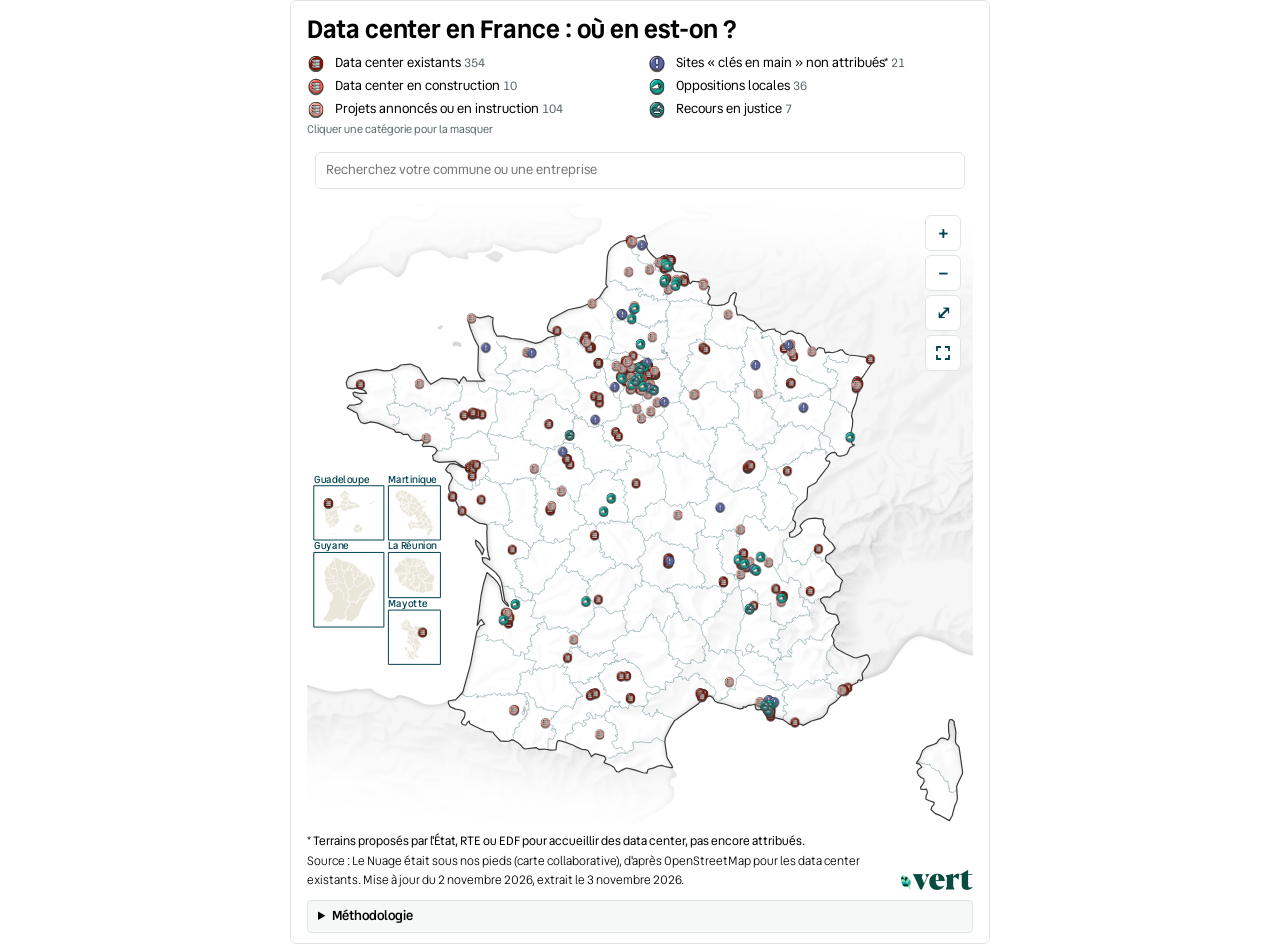
==== data-centers/index.html @ 6cbe1403 "Carte des data center en France (sites, projets, mobilisations)" ====
<!DOCTYPE html>
<html lang="fr" data-theme="light">
<head>
<meta charset="UTF-8">
<meta name="viewport" content="width=device-width, initial-scale=1">
<meta name="robots" content="noindex">
<title>Data center : sites, projets et mobilisations | Vert</title>
</head>
<body class="embed">
<script>document.documentElement.dataset.theme = "light"; addEventListener("DOMContentLoaded", () => document.body.classList.add("embed"));</script>
<link rel="preconnect" href="https://fonts.googleapis.com">
<link rel="preconnect" href="https://fonts.gstatic.com" crossorigin>
<link rel="stylesheet" href="https://fonts.googleapis.com/css2?family=Vend+Sans:ital,wght@0,300..700;1,300..700&display=swap">
<link rel="stylesheet" href="visionneuse.css">
<!-- 2026-11-06 : toute la carte en Vend Sans (police du site vert.eco) ; titre en Bold, sa graisse maximale -->
<style>:root { --police: "Vend Sans", "Helvetica Neue", Arial, sans-serif; } .hab-titre { font-weight: 700; }</style>
<!-- GÉNÉRÉ par 2026-10_data-centers/06_scripts/02_carte_interactive.py : ne pas modifier ici -->

<!-- habillage façon BRGM : titre, légende, recherche, carte, sources + logo -->
<div class="habillage">
<h2 class="hab-titre">Data center en France : où en est-on ?</h2>
<div class="legende" id="legende" hidden></div>

<aside class="panneau">
  <div class="recherche">
    <input id="q" type="search" placeholder="Recherchez votre commune ou une entreprise" autocomplete="off" aria-label="Recherchez votre commune ou une entreprise">
    <div class="resultats" id="res" role="listbox" hidden></div>
  </div>
  <details class="reglages" id="reglages" hidden>
    <summary>Couches</summary>
    <label><input type="checkbox" id="c-fond" checked><span>Fond</span></label>
    <label><input type="checkbox" id="c-sombre"><span>Fond sombre</span></label>
    <label><input type="checkbox" id="c-aplats" checked><span>Data center</span></label>
    <label><input type="checkbox" id="c-limites" checked><span>Limites des communes</span></label>
    <label><input type="checkbox" id="c-dep" checked><span>Limites des départements</span></label>
    <label><input type="checkbox" id="c-om" checked><span>Encarts outre-mer</span></label>
  </details>
</aside>

<main class="cadre">
  <canvas id="carte" aria-label="Carte des data center, des projets et des oppositions en France"></canvas>
  <div class="zoom">
    <button id="z-plus" type="button" title="Zoomer" aria-label="Zoomer">+</button>
    <button id="z-moins" type="button" title="Dézoomer" aria-label="Dézoomer">−</button>
    <button id="z-reset" type="button" title="Vue d'ensemble" aria-label="Vue d'ensemble">⤢</button>
    <button id="z-plein" type="button" title="Plein écran" aria-label="Plein écran">
      <svg viewBox="0 0 16 16" width="16" height="16" fill="none" stroke="currentColor" stroke-width="1.8" aria-hidden="true">
        <path d="M2 6V2h4M10 2h4v4M14 10v4h-4M6 14H2v-4"/></svg></button>
  </div>
  <div class="tooltip" id="tt" hidden></div>
  <div class="chargement" id="chg">Chargement…</div>
</main>

<footer class="hab-pied">
  <div class="hab-textes">
    <p class="hab-note">* Terrains proposés par l'État, RTE ou EDF pour accueillir des data center, pas encore attribués.</p>
    <span class="hab-source" id="pied-source"></span>
  </div>
  <img class="hab-logo" src="logo-vert.png" alt="Vert">
</footer>

<details class="hab-methodo">
  <summary>Méthodologie</summary>
  <div class="hab-methodo-corps">
    <p>Cette carte reprend la carte collaborative du collectif Le Nuage était sous nos pieds, qui recense à partir de sources ouvertes (presse, communiqués…) les data center existants, les projets et les mobilisations en France. Données extraites le 3 novembre 2026 (dernière mise à jour du collectif : 2 novembre 2026).</p>
    <p>Les data center existants viennent d'OpenStreetMap, une base cartographique collaborative dont l'exhaustivité varie selon les territoires : ce n'est pas un recensement officiel (90 n'y ont pas de nom).</p>
    <p>Les projets regroupent les projets annoncés (presse, communiqués) et les projets validés ou en cours d'instruction. Les sites « clés en main » sont des terrains proposés par l'État, RTE ou EDF, pas encore attribués.</p>
    <p>Un même site peut apparaître dans plusieurs catégories (un projet visé par une opposition et un recours, par exemple) : les nombres de la légende ne s'additionnent pas.</p>
    <p>Les positions sont parfois approximatives (localisation à la commune ou à la rue). Les textes et les liens des fiches sont ceux du collectif. 1 site hors des territoires représentés (Nouvelle-Calédonie…) n'apparaît pas sur la carte.</p>
  </div>
</details>
</div>

<script src="donnees-base.js"></script>
<script src="donnees-datacenters.js"></script>
<script src="visionneuse.js"></script>
</body>
</html>
---- data-centers/visionneuse.css ----
/* Visionneuse de travail : panneau de réglages à gauche, carte plein cadre à droite (pile sur mobile). */
:root {
  --fond: #ffffff; --texte: #1c2426; --doux: #5d6b6e; --bord: #dfe5e6;
  --vert: #004352; --accent: #E2683C; --survol: #fdf0e9; --carte: #ffffff;
  --bulle: #004352; --bulle-texte: #ffffff;
  --police: Poppins, "Helvetica Neue", Arial, sans-serif;
  --mono: ui-monospace, "SF Mono", Menlo, monospace;
}
@media (prefers-color-scheme: dark) {
  :root:not([data-theme="light"]) {
    --fond: #171c1e; --texte: #e8eeef; --doux: #9fb0b3; --bord: #2c3538;
    --vert: #7fc4cf; --accent: #F08A5D; --survol: #2a2420; --carte: #212327;
    --bulle: #e8eeef; --bulle-texte: #10282d; color-scheme: dark;
  }
}
:root[data-theme="dark"] {
  --fond: #171c1e; --texte: #e8eeef; --doux: #9fb0b3; --bord: #2c3538;
  --vert: #7fc4cf; --accent: #F08A5D; --survol: #2a2420; --carte: #212327;
  --bulle: #e8eeef; --bulle-texte: #10282d; color-scheme: dark;
}

* { box-sizing: border-box; }
[hidden] { display: none !important; }
html, body { height: 100%; }
body {
  margin: 0; background: var(--fond); color: var(--texte); font: 13px/1.45 var(--police);
  display: grid; grid-template-columns: 300px minmax(0, 1fr);
}
.panneau { border-right: 1px solid var(--bord); padding: 16px; overflow-y: auto; min-width: 0; }
h1 { font-size: 16px; margin: 0 0 4px; color: var(--vert); text-wrap: balance; }
h2 { font-size: 11px; text-transform: uppercase; letter-spacing: .07em; color: var(--vert); margin: 18px 0 6px; }
.sous { color: var(--doux); margin: 0 0 8px; }
label { display: flex; gap: 8px; align-items: flex-start; padding: 3px 0; cursor: pointer; }
label small { display: block; color: var(--doux); }
input[type=radio], input[type=checkbox] { margin-top: 3px; accent-color: var(--accent); }
:focus-visible { outline: 2px solid var(--accent); outline-offset: 2px; }
kbd { font: 11px var(--mono); border: 1px solid var(--bord); border-radius: 3px; padding: 0 4px; }

.recherche { position: relative; }
.recherche input {
  width: 100%; padding: 8px 10px; border: 1px solid var(--bord); border-radius: 6px;
  font: inherit; color: var(--texte); background: var(--fond);
}
.resultats {
  position: absolute; left: 0; right: 0; top: 100%; margin-top: 2px; z-index: 5;
  background: var(--fond); border: 1px solid var(--bord); border-radius: 6px; max-height: 280px; overflow-y: auto;
}
.resultats div { padding: 6px 10px; cursor: pointer; }
.resultats div:hover, .resultats div.actif { background: var(--survol); }
.resultats small { color: var(--doux); }

.cadre { position: relative; overflow: hidden; background: var(--carte); min-width: 0; }
canvas { display: block; width: 100%; height: 100%; touch-action: none; cursor: grab; }
canvas.drag { cursor: grabbing; }
.zoom { position: absolute; right: 12px; top: 12px; display: flex; flex-direction: column; gap: 4px; }
.zoom button {
  width: 36px; height: 36px; border: 1px solid var(--bord); background: var(--fond); color: var(--vert);
  border-radius: 6px; font: 600 18px var(--police); cursor: pointer;
}
.zoom button:hover { background: var(--survol); }
.tooltip {
  position: absolute; pointer-events: none; background: var(--fond); color: var(--texte);
  border: 1px solid var(--bord); padding: 8px 10px; border-radius: 6px; font-size: 12px; line-height: 1.4;
  width: max-content; max-width: min(290px, calc(100% - 8px)); box-shadow: 0 6px 18px rgba(0, 0, 0, .18);
}
.tooltip b { font-weight: 600; font-size: 13px; color: var(--vert); }
.tooltip small { color: var(--doux); }
.tt-statut { display: flex; align-items: center; gap: 6px; margin: 4px 0 2px; font-weight: 500; }
.tt-statut i, .legende i { flex: none; width: 12px; height: 12px; border-radius: 2px; border: 1px solid rgba(0, 0, 0, .15); }
.tt-note { color: var(--doux); font-size: 11px; margin-top: 2px; }
.tt-mol { border-collapse: collapse; margin-top: 4px; width: 100%; font-variant-numeric: tabular-nums; }
.tt-mol td { padding: 1px 0; vertical-align: top; }
.tt-mol td:last-child { text-align: right; padding-left: 10px; white-space: nowrap; }
.legende {
  position: absolute; left: 12px; top: 12px; max-width: min(230px, calc(100% - 72px)); font-size: 11px; line-height: 1.35;
  background: color-mix(in srgb, var(--fond) 92%, transparent); border: 1px solid var(--bord); border-radius: 6px; padding: 8px 10px;
}
.legende b { display: block; font-size: 12px; font-weight: 600; color: var(--vert); text-wrap: balance; }
.leg-sous { color: var(--doux); margin-bottom: 4px; }
.leg-ligne { display: flex; align-items: center; gap: 6px; padding: 1px 0; }
.leg-ligne small { color: var(--doux); font-variant-numeric: tabular-nums; }
.leg-source { color: var(--doux); font-size: 9.5px; margin-top: 5px; }
.chargement {
  position: absolute; left: 12px; bottom: 12px; font-size: 12px; color: var(--doux);
  background: var(--fond); border: 1px solid var(--bord); padding: 4px 8px; border-radius: 4px;
}

.reglages > summary { display: none; }
.l-court { display: none; }

/* ---------- Mobile : carte plein écran, recherche au-dessus, légende compacte dessous ---------- */
@media (max-width: 760px) {
  html, body { height: auto; }
  body { display: block; }
  .panneau { border-right: 0; border-bottom: 1px solid var(--bord);
             padding: 8px max(16px, env(safe-area-inset-right, 0px)) 6px max(16px, env(safe-area-inset-left, 0px)); }
  .panneau > h1, .panneau > .sous { display: none; }
  .recherche input { padding: 9px 10px; font-size: 16px; } /* 16 px : pas de zoom automatique d'iOS */
  .reglages > summary {
    display: list-item; cursor: pointer; color: var(--doux); font-size: 12px; padding: 6px 0 2px;
  }
  .reglages[open] > summary { color: var(--vert); }
  /* dans l'article, la carte est un bloc de hauteur fixe : le cadre 350 entier (575/350 ≈ 1,64 × la largeur),
     plafonné à 70 % de l'écran pour qu'on voie toujours la page autour */
  .cadre { display: grid; grid-template-rows: auto auto; }
  canvas { height: min(164vw, 70vh); height: min(164vw, 70svh); }
  .zoom { top: 8px; right: 8px; }
  .zoom button { width: 34px; height: 34px; }

  /* légende sous la carte, dans le flux : elle ne cache plus rien */
  .legende { position: static; max-width: none; border: 0; border-top: 1px solid var(--bord); border-radius: 0;
             background: var(--fond); padding: 6px 16px 8px; font-size: 11px; }
  .legende b { display: inline; font-size: 11.5px; }
  .leg-sous { display: inline; margin-left: 4px; }
  .leg-classes { display: grid; grid-template-columns: 1fr 1fr; column-gap: 10px; margin-top: 4px; }
  .l-long { display: none; }
  .l-court { display: inline; }
  .leg-source { display: block; font-size: 9px; margin-top: 3px; }

  .chargement { left: 8px; top: 8px; bottom: auto; }

  .suite-article { display: block; padding: 16px; }
  .suite-article p { margin: 0 0 10px; color: var(--doux); font-style: italic; }
  .suite-article i { display: block; height: 10px; margin: 0 0 10px; border-radius: 5px; background: var(--bord); }
  .suite-article i:nth-child(3n) { width: 70%; }
  body.plein-ecran canvas { height: 100%; }
  body.plein-ecran .cadre { grid-template-rows: minmax(0, 1fr) auto; }
}
.suite-article { display: none; }

/* version « article » (site GitHub, body.embed) : recherche, carte et légende remplissent l'iframe */
body.embed { display: flex; flex-direction: column; height: 100vh; height: 100dvh; }
body.embed .panneau { flex: none; border: 0; padding: 8px 8px 6px; overflow: visible; max-height: none; }
body.embed .panneau > :not(.recherche) { display: none; }
body.embed .cadre { flex: 1; min-height: 0; }
body.embed .suite-article { display: none; }
@media (max-width: 760px) {
  body.embed .cadre { grid-template-rows: minmax(0, 1fr) auto; }
  body.embed canvas { height: 100%; }
}

/* plein écran : la carte couvre toute la fenêtre (ou tout l'écran si le navigateur l'autorise) */
body.plein-ecran { overflow: hidden; }
body.plein-ecran .cadre { position: fixed; inset: 0; z-index: 50; height: 100%; }
.zoom button svg { display: block; margin: auto; }
/* infobulle sur écran étroit : fiche pleine largeur */
.tooltip.tt-fiche { width: auto; max-width: none; right: 8px; max-height: 60%; overflow: hidden; }
@media (prefers-reduced-motion: reduce) { * { scroll-behavior: auto; } }

/* ---------- Mode points (ex. data centers) : pastilles, infobulle de site, légende-filtre ---------- */
.pt, .legende i.pt, .tt-statut i.pt { flex: none; display: inline-block; width: 10px; height: 10px; background: var(--c); border-radius: 50%;
      box-shadow: 0 0 0 1px var(--fond); vertical-align: -1px; margin-right: 6px; border: 0; }
.legende i.pt-carre, .tooltip i.pt-carre, .pt-carre { border-radius: 1px; width: 9px; height: 9px; }
.legende i.pt-losange, .tooltip i.pt-losange, .pt-losange { border-radius: 1px; width: 9px; height: 9px; transform: rotate(45deg) scale(.95); }
.legende i.pt-anneau, .tooltip i.pt-anneau, .pt-anneau { background: transparent; border: 2px solid var(--c); }
.tooltip .tt-pt { display: flex; align-items: flex-start; }
.tooltip .tt-pt > .pt { margin-top: 4px; }
.tooltip .tt-pt + .tt-pt { margin-top: 6px; }
.tt-cat { color: var(--doux); font-size: 11px; }
.tt-ligne { font-size: 11.5px; margin-top: 3px; }
.tt-ligne span { color: var(--doux); font-size: 10.5px; text-transform: uppercase; letter-spacing: .04em; margin-right: 2px; }
.tt-texte { font-size: 11.5px; margin-top: 4px; }
.tt-drap { display: flex; flex-wrap: wrap; gap: 4px; margin-top: 5px; }
.tt-drap span { font-size: 10px; padding: 1px 6px; border-radius: 9px; background: var(--survol); color: var(--texte); }
.tt-liens { display: flex; flex-wrap: wrap; gap: 4px 10px; margin-top: 5px; font-size: 11px; }
.tt-liens a { color: var(--accent); text-decoration: underline; text-underline-offset: 2px; }
.tt-autres { margin-top: 7px; padding-top: 5px; border-top: 1px solid var(--bord); color: var(--doux); font-size: 11px; }
.tooltip.epinglee { pointer-events: auto; padding-right: 26px; overflow-y: auto; max-height: min(440px, calc(100% - 16px));
                    overscroll-behavior: contain; }
/* picto de l'infobulle épinglée : bouton « zoomer sur ce site » */
.tt-zoom { flex: none; align-self: flex-start; border: 0; background: none; padding: 3px; margin: -3px 3px -3px -3px;
           border-radius: 50%; cursor: zoom-in; line-height: 0; }
.tt-zoom .pt-box { margin-right: 0; }
.tt-zoom:hover, .tt-zoom:focus-visible { background: var(--survol); box-shadow: 0 0 0 1px var(--bord); }
.tt-fermer { position: absolute; top: 2px; right: 4px; border: 0; background: none; color: var(--doux);
             font: 400 18px/1 var(--police); padding: 4px; cursor: pointer; }
.leg-filtre .leg-ligne { width: 100%; border: 0; background: none; font: inherit; color: inherit; text-align: left;
                         padding: 2px 0; cursor: pointer; border-radius: 3px; }
.leg-filtre .leg-ligne:hover { background: var(--survol); }
.leg-filtre .leg-ligne[aria-pressed="false"] { opacity: .38; }
.leg-filtre .leg-ligne[aria-pressed="false"] i.pt { background: transparent; box-shadow: inset 0 0 0 1.5px var(--c); }
.leg-astuce { color: var(--doux); font-size: 10px; margin-top: 3px; }
.credit { position: absolute; left: 12px; bottom: 8px; max-width: min(420px, calc(100% - 24px)); font-size: 9.5px;
          line-height: 1.35; color: var(--doux); background: color-mix(in srgb, var(--fond) 85%, transparent); padding: 2px 4px; border-radius: 3px; }
@media (max-width: 760px) {
  .credit { position: static; max-width: none; background: none; padding: 0 16px 8px; font-size: 9px; }
  .leg-astuce { display: none; }
}
/* picto SVG en pastille (case de la taille du disque, le dessin peut déborder) */
.pt-box { flex: none; display: inline-block; position: relative; margin-right: 6px; vertical-align: -3px; }
.pt-box img { position: absolute; max-width: none; }
.leg-filtre .leg-ligne[aria-pressed="false"] .pt-box img { filter: grayscale(1); }
.tooltip .tt-pt > .pt-box { margin-top: 3px; }

/* ---------- Mode points, écran étroit : bandeau, liste des points empilés, fiche plein cadre ---------- */
.tt-chiffres { display: flex; flex-wrap: wrap; gap: 4px; margin-top: 6px; }
.tt-chiffres span { font-size: 11.5px; font-weight: 500; padding: 2px 7px; border-radius: 10px;
                    border: 1px solid var(--bord); background: var(--fond); font-variant-numeric: tabular-nums; }
.tooltip.tt-bandeau { max-height: none; overflow: visible; padding: 10px 34px 10px 12px; font-size: 13px; }
.tt-bandeau .tt-fermer { top: 4px; right: 4px; width: 32px; height: 32px; font-size: 22px; }
.tt-bandeau .bd-txt b { display: -webkit-box; -webkit-line-clamp: 2; -webkit-box-orient: vertical; overflow: hidden; }
.bd-voir { display: block; width: 100%; min-height: 44px; margin-top: 8px; border: 0; border-radius: 6px;
           background: var(--vert); color: var(--fond); font: 500 14px var(--police); cursor: pointer; }
.bd-tete { display: flex; align-items: center; justify-content: space-between; gap: 8px; margin-bottom: 4px; }
.bd-tete b { font-size: 14px; }
.bd-zoom { min-height: 36px; padding: 0 12px; border: 1px solid var(--vert); border-radius: 6px; background: var(--fond);
           color: var(--vert); font: 500 13px var(--police); cursor: pointer; }
.bd-liste { max-height: 200px; overflow-y: auto; overscroll-behavior: contain; margin-right: -26px; padding-right: 4px; }
.bd-ligne { display: flex; align-items: center; gap: 0; width: 100%; min-height: 44px; padding: 4px 0; border: 0;
            border-top: 1px solid var(--bord); background: none; color: var(--texte); font: inherit; text-align: left; cursor: pointer; }
.bd-ligne > span:not(.pt-box) { flex: 1; min-width: 0; margin-left: 4px; }
.bd-ligne b { display: block; font-size: 13px; font-weight: 500; white-space: nowrap; overflow: hidden; text-overflow: ellipsis; color: var(--vert); }
.bd-ligne small { display: block; font-size: 11px; color: var(--doux); white-space: nowrap; overflow: hidden; text-overflow: ellipsis; }
.bd-ligne i { font-style: normal; font-size: 20px; color: var(--doux); padding: 0 8px; }
.bd-ligne:active, .bd-voir:active { opacity: .8; }
.fiche { position: absolute; inset: 0; z-index: 30; background: var(--fond); overflow-y: auto; overscroll-behavior: contain;
         -webkit-overflow-scrolling: touch; }
.fi-barre { position: sticky; top: 0; background: var(--fond); border-bottom: 1px solid var(--bord); padding: 4px 8px; z-index: 1; }
.fi-retour { min-height: 44px; padding: 0 8px; border: 0; background: none; color: var(--vert); font: 500 14px var(--police); cursor: pointer; }
.fi-corps { padding: 14px 16px 24px; font-size: 14px; line-height: 1.5; }
.fi-corps h2 { font-size: 17px; line-height: 1.3; margin: 0; color: var(--vert); text-wrap: balance;
                text-transform: none; letter-spacing: 0; font-weight: 600; }
.fi-corps .tt-pt { display: flex; align-items: flex-start; }
.fi-corps .tt-pt > .pt-box { margin-top: 2px; margin-right: 10px; }
.fi-corps .tt-cat { font-size: 13px; }
.fi-corps .tt-chiffres { margin-top: 12px; }
.fi-corps .tt-chiffres span { font-size: 13px; padding: 3px 9px; }
.fi-champ { margin-top: 14px; }
.fi-champ > span { display: block; font-size: 11px; text-transform: uppercase; letter-spacing: .05em; color: var(--doux); margin-bottom: 2px; }
.fi-corps .tt-drap { margin-top: 12px; }
.fi-corps .tt-drap span { font-size: 12px; padding: 3px 8px; }
.fi-sources { display: flex; flex-direction: column; gap: 6px; margin-top: 4px; }
.fi-sources a { display: flex; align-items: center; min-height: 44px; padding: 0 12px; border: 1px solid var(--bord); border-radius: 6px;
                color: var(--accent); text-decoration: none; font-weight: 500; overflow-wrap: anywhere; }
.fi-note { margin: 16px 0 0; font-size: 11px; color: var(--doux); }

/* ---------- Habillage façon BRGM (2026-11-05) : cadre, titre, légende au-dessus, carte, sources + logo dessous ----------
   Activé par la présence de .habillage dans la page (sinon rien ne change). Titre : Poppins ExtraBold en minuscules
   (phrase normale, pas de capitales), 25 px ; légende 13 px et source 12 px en Poppins noir. */
.habillage { flex: none; width: 100%; max-width: 700px; margin: 0 auto; display: flex; flex-direction: column;
             background: #fff; color: #000; color-scheme: light; border: 1px solid #dfe5e6; border-radius: 6px;
             padding: 14px 16px 10px; }
/* cadre toujours blanc, même si le lecteur est en mode sombre (sinon titre et légende noirs sur fond noir) */
body:has(.habillage) { background: #fff; }
.habillage { --fond: #ffffff; --texte: #1c2426; --doux: #5d6b6e; --bord: #dfe5e6; --vert: #004352;
             --accent: #E2683C; --survol: #fdf0e9; --carte: #ffffff; --bulle: #004352; --bulle-texte: #ffffff; }
.hab-titre { flex: none; margin: 0 0 8px; font: 800 25px/1.2 var(--police); text-transform: none; letter-spacing: normal; /* h2 global : capitales espacées */ color: #000; text-wrap: balance; }
.habillage .legende { flex: none; position: static; max-width: none; border: 0; border-radius: 0; background: none;
                      padding: 0; margin: 0 0 8px; font-size: 13px; line-height: 1.3; color: #000; }
/* légende « stricte » : deux colonnes égales (div.leg-col), dans l'ordre des catégories ; titre de groupe sur mobile */
.habillage .leg-cols { display: grid; grid-template-columns: 1fr 1fr; gap: 0 16px; margin: 0; }
.habillage .leg-col { display: flex; flex-direction: column; gap: 2px; min-width: 0; }
.leg-groupe { display: none; font-weight: 600; padding: 0 2px 1px; }
.hab-technique { flex: none; margin: 0 0 6px; font: 400 14px/1.35 var(--police); color: #000; }
.habillage .leg-filtre .leg-ligne { width: 100%; padding: 2px 2px; }
.habillage .leg-ligne small { font-size: 12px; }
.habillage .leg-astuce { display: block; font-size: 11px; margin-top: 2px; }
.habillage .panneau { flex: none; border: 0; padding: 0; margin: 0 0 8px; overflow: visible; }
/* hauteur de la carte fixée par le moteur aux proportions du fond : la page défile si elle dépasse l'iframe */
body.embed:has(.habillage) { display: block; height: auto; }
.habillage .cadre { flex: none; border-radius: 3px; }
/* encart méthodologie (sous la carte, replié par défaut pour laisser la place à la carte) */
.hab-methodo { flex: none; margin-top: 10px; border: 1px solid #dfe5e6; border-radius: 4px; background: #f6f7f7;
               font-size: 12px; line-height: 1.45; color: #000; }
.hab-methodo > summary { cursor: pointer; padding: 6px 10px; font-weight: 600; font-size: 13px; }
.hab-methodo-corps { padding: 0 10px 8px; }
.hab-methodo-corps p { margin: 0 0 6px; }
.hab-pied { flex: none; display: flex; align-items: flex-end; justify-content: space-between; gap: 12px; margin-top: 8px; }
.hab-source { font-size: 12px; font-weight: 300; line-height: 1.35; color: #000; } /* source en Light */
.hab-textes { min-width: 0; }
.hab-note { margin: 0 0 3px; font-size: 12px; line-height: 1.35; color: #000; } /* renvoi (astérisque de la légende) */
.hab-logo { flex: none; display: block; width: 72px; height: auto; }
@media (max-width: 760px) {
  .habillage { padding: 10px 10px 8px; }
  .hab-titre { font-size: 22px; }
  .habillage .legende { font-size: 13px; }
  .habillage .leg-cols { gap: 0 10px; }
  .leg-groupe { display: block; }
  .hab-technique { font-size: 13px; }
  .habillage .panneau { padding: 0; }
  .hab-logo { width: 60px; }
  /* pied : textes sur toute la largeur, logo dessous à droite (sinon la source se casse en 6-7 lignes étroites) */
  .hab-pied { flex-direction: column; align-items: stretch; gap: 6px; }
  .hab-logo { align-self: flex-end; }
  /* recherche : texte d'invite plus petit ; la saisie reste à 16 px, sinon iOS zoome la page au toucher */
  .habillage .recherche input::placeholder { font-size: 13px; }
}
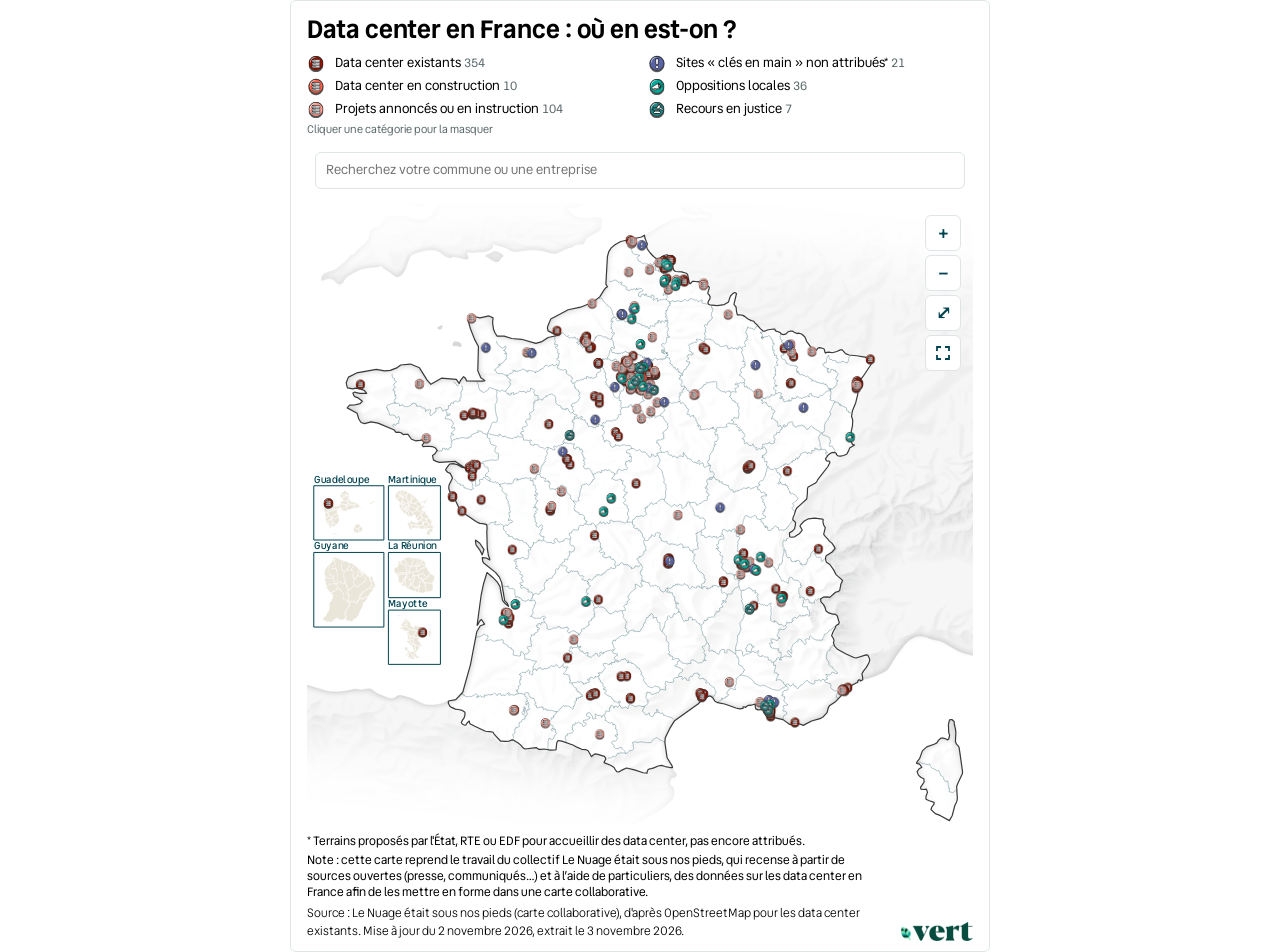
==== commit 28e401f6: "Data center : note sur le travail du collectif, méthodologie retirée" ====
--- a/data-centers/index.html
+++ b/data-centers/index.html
@@ -54,21 +54,12 @@
 <footer class="hab-pied">
   <div class="hab-textes">
     <p class="hab-note">* Terrains proposés par l'État, RTE ou EDF pour accueillir des data center, pas encore attribués.</p>
+    <p class="hab-note">Note : cette carte reprend le travail du collectif Le Nuage était sous nos pieds, qui recense à partir de sources ouvertes (presse, communiqués…) et à l’aide de particuliers, des données sur les data center en France afin de les mettre en forme dans une carte collaborative.</p>
     <span class="hab-source" id="pied-source"></span>
   </div>
   <img class="hab-logo" src="logo-vert.png" alt="Vert">
 </footer>
 
-<details class="hab-methodo">
-  <summary>Méthodologie</summary>
-  <div class="hab-methodo-corps">
-    <p>Cette carte reprend la carte collaborative du collectif Le Nuage était sous nos pieds, qui recense à partir de sources ouvertes (presse, communiqués…) les data center existants, les projets et les mobilisations en France. Données extraites le 3 novembre 2026 (dernière mise à jour du collectif : 2 novembre 2026).</p>
-    <p>Les data center existants viennent d'OpenStreetMap, une base cartographique collaborative dont l'exhaustivité varie selon les territoires : ce n'est pas un recensement officiel (90 n'y ont pas de nom).</p>
-    <p>Les projets regroupent les projets annoncés (presse, communiqués) et les projets validés ou en cours d'instruction. Les sites « clés en main » sont des terrains proposés par l'État, RTE ou EDF, pas encore attribués.</p>
-    <p>Un même site peut apparaître dans plusieurs catégories (un projet visé par une opposition et un recours, par exemple) : les nombres de la légende ne s'additionnent pas.</p>
-    <p>Les positions sont parfois approximatives (localisation à la commune ou à la rue). Les textes et les liens des fiches sont ceux du collectif. 1 site hors des territoires représentés (Nouvelle-Calédonie…) n'apparaît pas sur la carte.</p>
-  </div>
-</details>
 </div>
 
 <script src="donnees-base.js"></script>
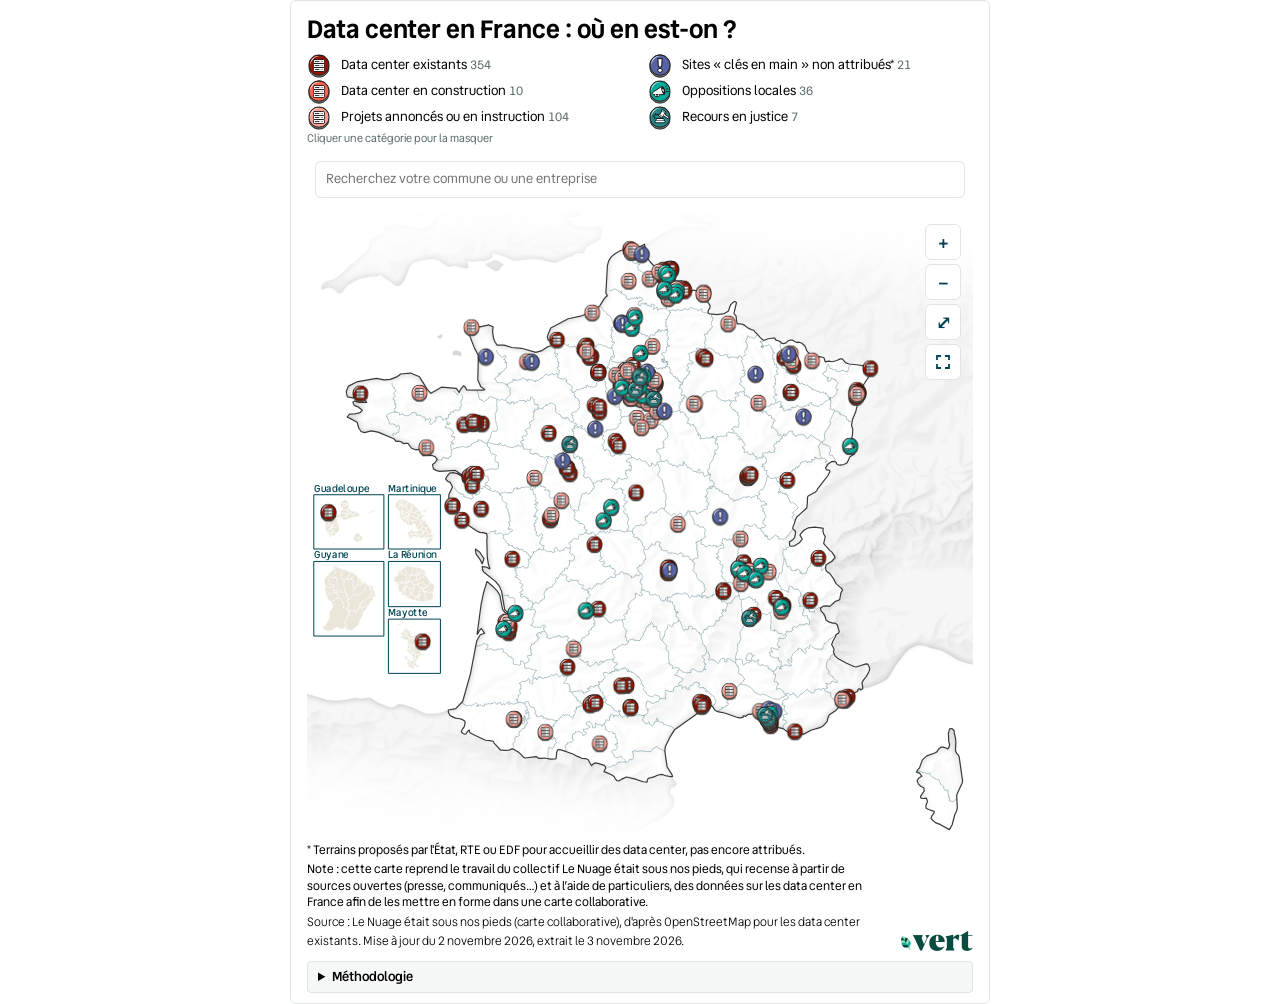
==== commit c6315209: "Data center : méthodologie rétablie, pictos plus gros sur ordinateur" ====
--- a/data-centers/index.html
+++ b/data-centers/index.html
@@ -60,6 +60,21 @@
   <img class="hab-logo" src="logo-vert.png" alt="Vert">
 </footer>
 
+<details class="hab-methodo">
+  <summary>Méthodologie</summary>
+  <div class="hab-methodo-corps">
+    <h3>Les données</h3>
+    <p>Elles sont tirées du travail du collectif Le Nuage était sous nos pieds. Les points de data center existants sont tirés de la cartographie libre et participative OpenStreetMap. Les projets de data center, les oppositions et les recours juridiques ont été compilés par le collectif à partir d'informations publiques (articles, communiqués et réseaux sociaux notamment) et grâce à la participation de particuliers.</p>
+    <h3>Ce qu'on a fait</h3>
+    <p>On a placé les données sur notre carte en regroupant les projets annoncés et en instruction, le tout en donnant notre style à la carte (fond de carte, pictogrammes…).</p>
+    <h3>Les limites</h3>
+    <ul>
+      <li>Ce n'est pas un recensement officiel.</li>
+      <li>Les données ne sont pas exhaustives.</li>
+    </ul>
+  </div>
+</details>
+
 </div>
 
 <script src="donnees-base.js"></script>
--- a/data-centers/visionneuse.css
+++ b/data-centers/visionneuse.css
@@ -265,6 +265,8 @@
 .hab-methodo > summary { cursor: pointer; padding: 6px 10px; font-weight: 600; font-size: 13px; }
 .hab-methodo-corps { padding: 0 10px 8px; }
 .hab-methodo-corps p { margin: 0 0 6px; }
+.hab-methodo-corps h3 { margin: 8px 0 3px; font: 600 13px/1.3 var(--police); letter-spacing: normal; text-transform: none; color: #000; }
+.hab-methodo-corps ul { margin: 0 0 6px; padding-left: 18px; }
 .hab-pied { flex: none; display: flex; align-items: flex-end; justify-content: space-between; gap: 12px; margin-top: 8px; }
 .hab-source { font-size: 12px; font-weight: 300; line-height: 1.35; color: #000; } /* source en Light */
 .hab-textes { min-width: 0; }
